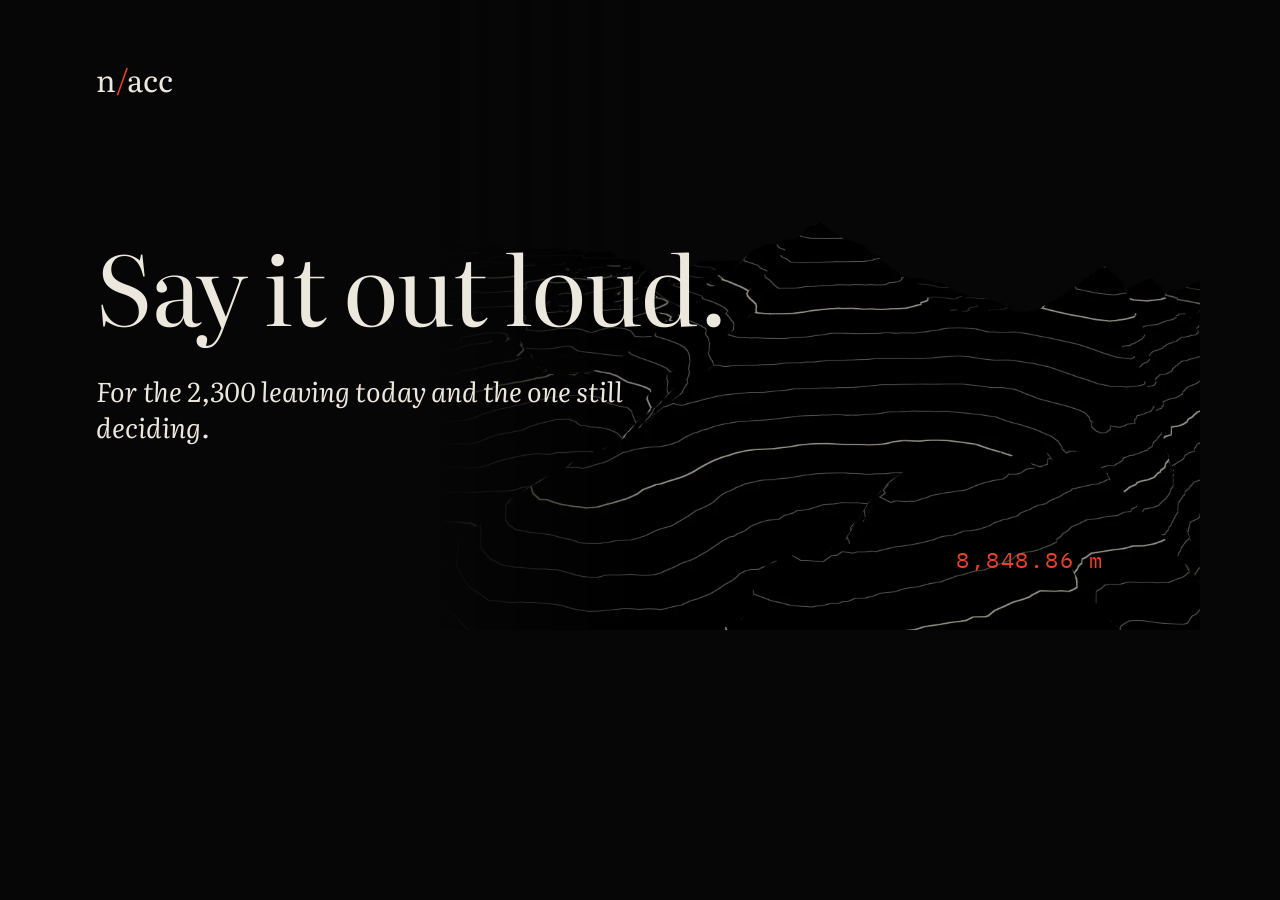
==== assets/og.html @ b6289800 "remake" ====
<!doctype html><html lang="en"><head><meta charset="utf-8">
<link rel="stylesheet" href="https://fonts.googleapis.com/css2?family=Literata:ital,opsz,wght@0,7..72,400;1,7..72,400&family=IBM+Plex+Mono&display=swap">
<style>
html,body{margin:0;width:1200px;height:630px;background:#060606;overflow:hidden}
.card{position:relative;width:1200px;height:630px;font-family:Literata,Georgia,serif;color:#ede8de}
.massif{position:absolute;right:0;top:0;width:760px;height:630px;object-fit:cover;object-position:right center;-webkit-mask-image:linear-gradient(to right,transparent 0,#000 220px);mask-image:linear-gradient(to right,transparent 0,#000 220px)}
.mark{position:absolute;left:96px;top:64px;font-size:30px;line-height:1}
.mark span{color:#e8402a}
.h{position:absolute;left:96px;top:236px;font-size:96px;line-height:1.02;letter-spacing:-0.02em;max-width:640px}
.deck{position:absolute;left:96px;top:372px;font-size:27px;font-style:italic;line-height:1.35;max-width:560px;color:#ede8de}
.alt{position:absolute;right:96px;bottom:56px;font-family:"IBM Plex Mono",monospace;font-size:22px;letter-spacing:.08em;color:#e8402a}
</style></head><body><div class="card">
<img class="massif" src="img/massif-summit-1440.webp" alt="">
<div class="mark">n<span>/</span>acc</div>
<div class="h">Say it out loud.</div>
<div class="deck">For the 2,300 leaving today and the one still deciding.</div>
<div class="alt">8,848.86 m</div>
</div></body></html>
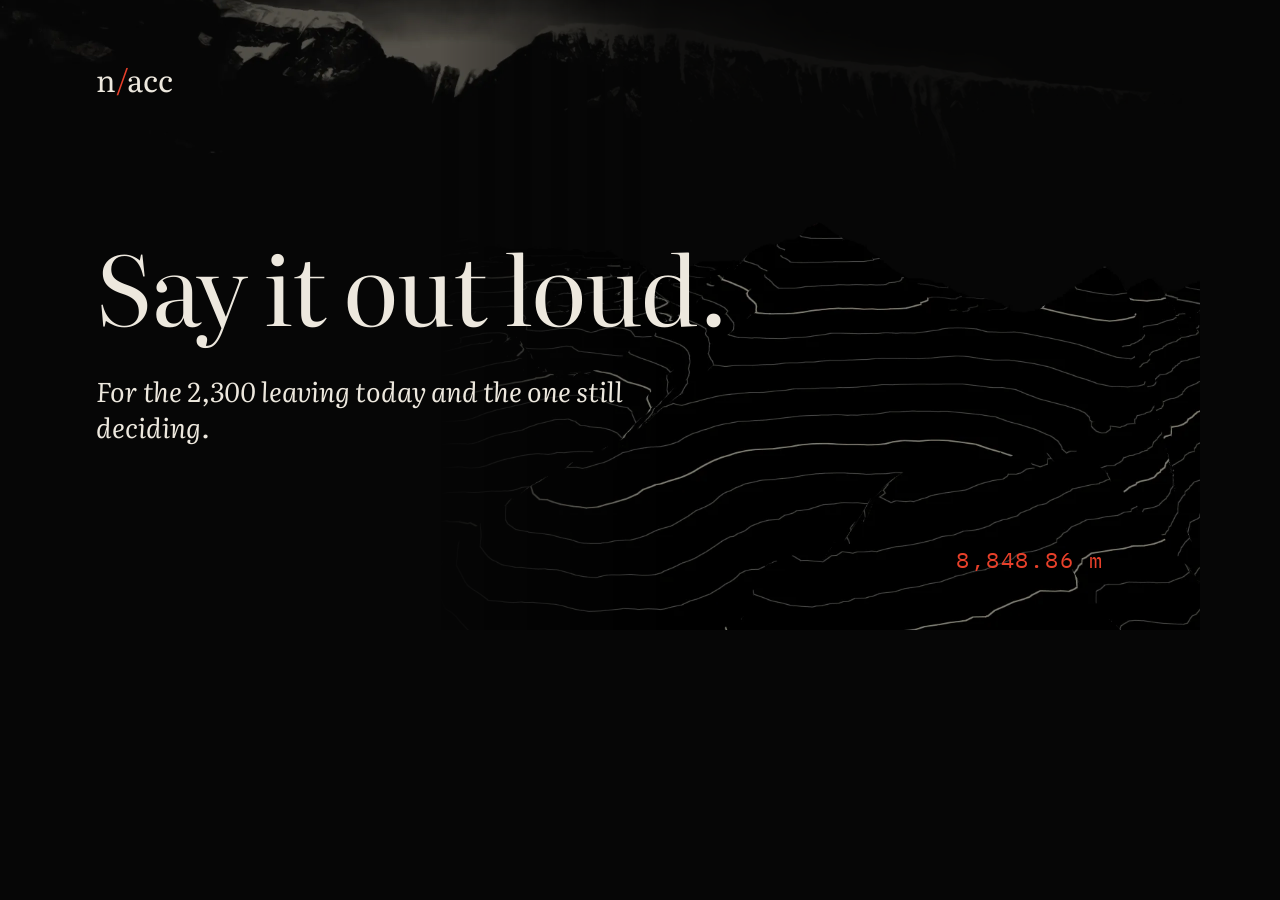
==== commit 7e0e0609: "imagery, copy and css fixes" ====
--- a/assets/og.html
+++ b/assets/og.html
@@ -3,13 +3,15 @@
 <style>
 html,body{margin:0;width:1200px;height:630px;background:#060606;overflow:hidden}
 .card{position:relative;width:1200px;height:630px;font-family:Literata,Georgia,serif;color:#ede8de}
-.massif{position:absolute;right:0;top:0;width:760px;height:630px;object-fit:cover;object-position:right center;-webkit-mask-image:linear-gradient(to right,transparent 0,#000 220px);mask-image:linear-gradient(to right,transparent 0,#000 220px)}
+.plate{position:absolute;inset:0;width:1200px;height:630px;object-fit:cover;object-position:60% 18%;opacity:.9}
+.massif{position:absolute;right:0;top:0;width:760px;height:630px;opacity:.85;object-fit:cover;object-position:right center;-webkit-mask-image:linear-gradient(to right,transparent 0,#000 220px);mask-image:linear-gradient(to right,transparent 0,#000 220px)}
 .mark{position:absolute;left:96px;top:64px;font-size:30px;line-height:1}
 .mark span{color:#e8402a}
 .h{position:absolute;left:96px;top:236px;font-size:96px;line-height:1.02;letter-spacing:-0.02em;max-width:640px}
 .deck{position:absolute;left:96px;top:372px;font-size:27px;font-style:italic;line-height:1.35;max-width:560px;color:#ede8de}
 .alt{position:absolute;right:96px;bottom:56px;font-family:"IBM Plex Mono",monospace;font-size:22px;letter-spacing:.08em;color:#e8402a}
 </style></head><body><div class="card">
+<img class="plate" src="img/plate-2400.webp" alt="">
 <img class="massif" src="img/massif-summit-1440.webp" alt="">
 <div class="mark">n<span>/</span>acc</div>
 <div class="h">Say it out loud.</div>
